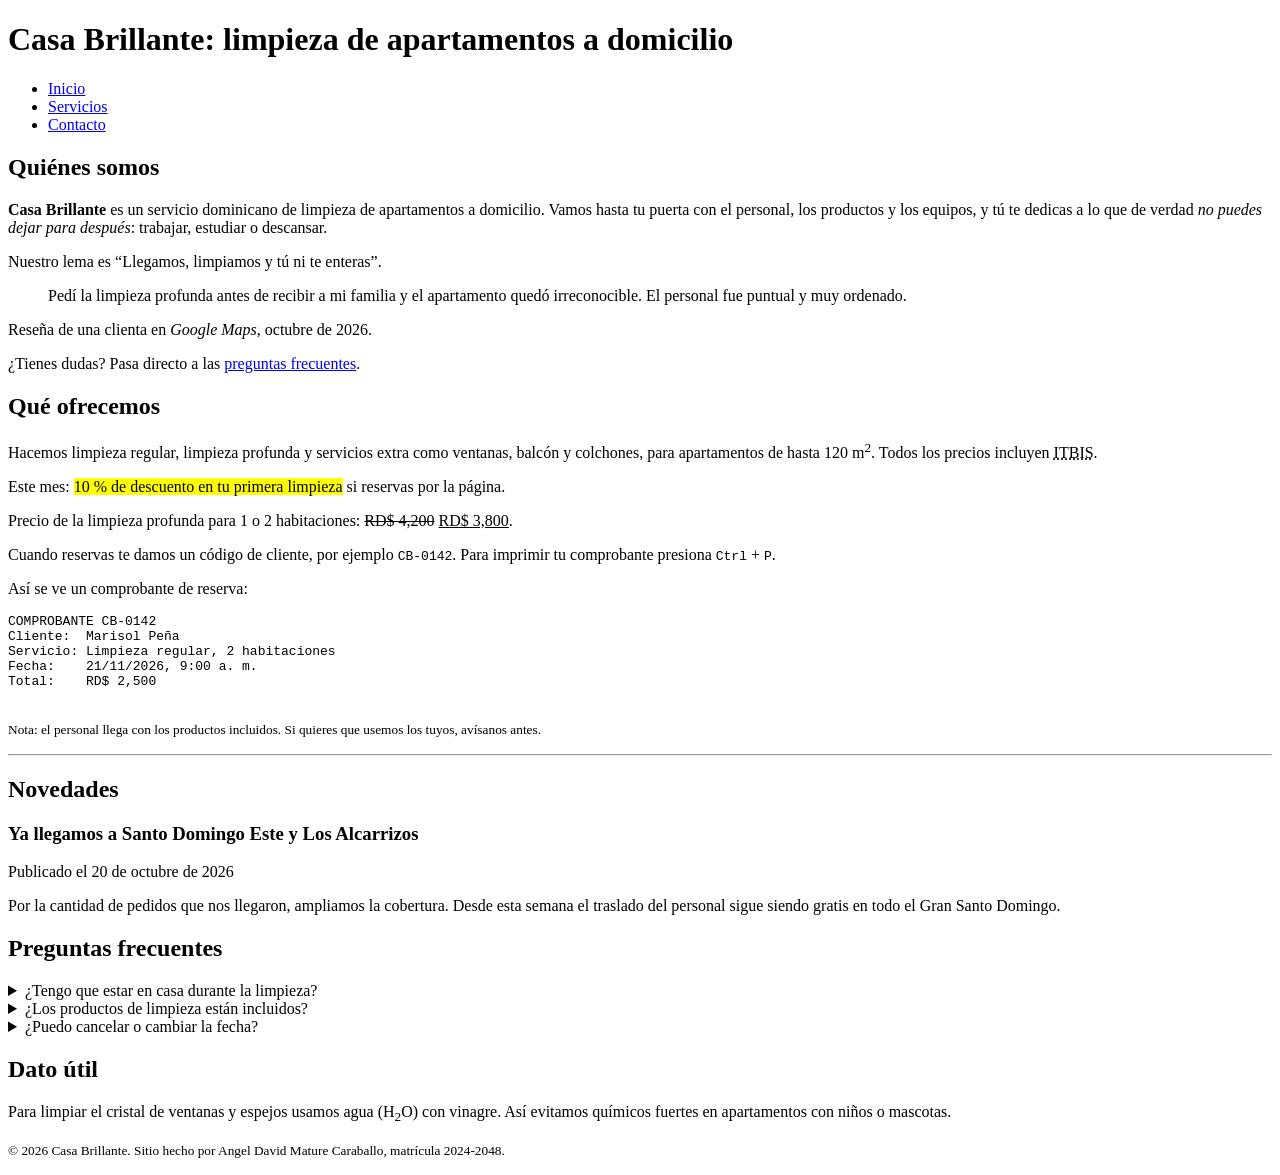
==== index.html @ c6ed1d4b "Mi index: Aqui coloque una portada y una sesion de citas y preguntas" ====
<!DOCTYPE html>
<html lang="es">
<head>
  <meta charset="UTF-8">
  <meta name="viewport" content="width=device-width, initial-scale=1.0">
  <title>Casa Brillante | Limpieza de apartamentos a domicilio</title>
  <meta name="description" content="Casa Brillante limpia tu apartamento en Santo Domingo sin que tengas que salir de casa. Personal con experiencia, productos incluidos y precios claros.">
  <link rel="stylesheet" href="css/estilos.css">
</head>
<body>

  <!-- Cabecera con el título y el menú -->
  <header>
    <h1>Casa Brillante: limpieza de apartamentos a domicilio</h1>
    <nav>
      <ul>
        <li><a href="index.html">Inicio</a></li>
        <li><a href="servicios.html">Servicios</a></li>
        <li><a href="contacto.html">Contacto</a></li>
      </ul>
    </nav>
  </header>

  <main>

    <section id="quienes">
      <h2>Quiénes somos</h2>
      <p>
        <strong>Casa Brillante</strong> es un servicio dominicano de limpieza de apartamentos a domicilio.
        Vamos hasta tu puerta con el personal, los productos y los equipos, y tú te dedicas
        a lo que de verdad <em>no puedes dejar para después</em>: trabajar, estudiar o descansar.
      </p>
      <p>Nuestro lema es <q>Llegamos, limpiamos y tú ni te enteras</q>.</p>

      <blockquote>
        <p>Pedí la limpieza profunda antes de recibir a mi familia y el apartamento quedó irreconocible. El personal fue puntual y muy ordenado.</p>
      </blockquote>
      <p>Reseña de una clienta en <cite>Google Maps</cite>, octubre de 2026.</p>

      <p>¿Tienes dudas? Pasa directo a las <a href="#faq">preguntas frecuentes</a>.</p>
    </section>

    <section id="ofrecemos">
      <h2>Qué ofrecemos</h2>
      <p>
        Hacemos limpieza regular, limpieza profunda y servicios extra como ventanas, balcón y colchones,
        para apartamentos de hasta 120 m<sup>2</sup>. Todos los precios incluyen
        <abbr title="Impuesto sobre Transferencias de Bienes Industrializados y Servicios">ITBIS</abbr>.
      </p>
      <p>
        Este mes: <mark>10 % de descuento en tu primera limpieza</mark> si reservas por la página.
      </p>
      <p>
        Precio de la limpieza profunda para 1 o 2 habitaciones:
        <del>RD$ 4,200</del> <ins>RD$ 3,800</ins>.
      </p>
      <p>
        Cuando reservas te damos un código de cliente, por ejemplo <code>CB-0142</code>.
        Para imprimir tu comprobante presiona <kbd>Ctrl</kbd> + <kbd>P</kbd>.
      </p>
      <p>Así se ve un comprobante de reserva:</p>
      <pre>
COMPROBANTE CB-0142
Cliente:  Marisol Peña
Servicio: Limpieza regular, 2 habitaciones
Fecha:    21/11/2026, 9:00 a. m.
Total:    RD$ 2,500
      </pre>
      <p><small>Nota: el personal llega con los productos incluidos. Si quieres que usemos los tuyos, avísanos antes.</small></p>
    </section>

    <hr>

    <section id="novedades">
      <h2>Novedades</h2>
      <article>
        <h3>Ya llegamos a Santo Domingo Este y Los Alcarrizos</h3>
        <p>Publicado el <time datetime="2026-10-20">20 de octubre de 2026</time></p>
        <p>
          Por la cantidad de pedidos que nos llegaron, ampliamos la cobertura. Desde esta semana
          el traslado del personal sigue siendo gratis en todo el Gran Santo Domingo.
        </p>
      </article>
    </section>

    <section id="faq">
      <h2>Preguntas frecuentes</h2>
      <details>
        <summary>¿Tengo que estar en casa durante la limpieza?</summary>
        <p>No es obligatorio. Puedes dejar las instrucciones y coordinar con tu portería, pero muchos clientes prefieren estar al inicio para indicar lo que más les importa.</p>
      </details>
      <details>
        <summary>¿Los productos de limpieza están incluidos?</summary>
        <p>Sí. Llevamos productos, trapos, escoba, mopa y aspiradora. Si usas un producto especial para algún mueble, nos avisas.</p>
      </details>
      <details>
        <summary>¿Puedo cancelar o cambiar la fecha?</summary>
        <p>Sí. Hasta 12 horas antes es gratis. Después de ese tiempo se cobra el 25 % del servicio.</p>
      </details>
    </section>

    <aside>
      <h2>Dato útil</h2>
      <p>
        Para limpiar el cristal de ventanas y espejos usamos agua (H<sub>2</sub>O) con vinagre.
        Así evitamos químicos fuertes en apartamentos con niños o mascotas.
      </p>
    </aside>

  </main>

  <footer>
    <p><small>© 2026 Casa Brillante. Sitio hecho por Angel David Mature Caraballo, matrícula 2024-2048.</small></p>
  </footer>

</body>
</html>
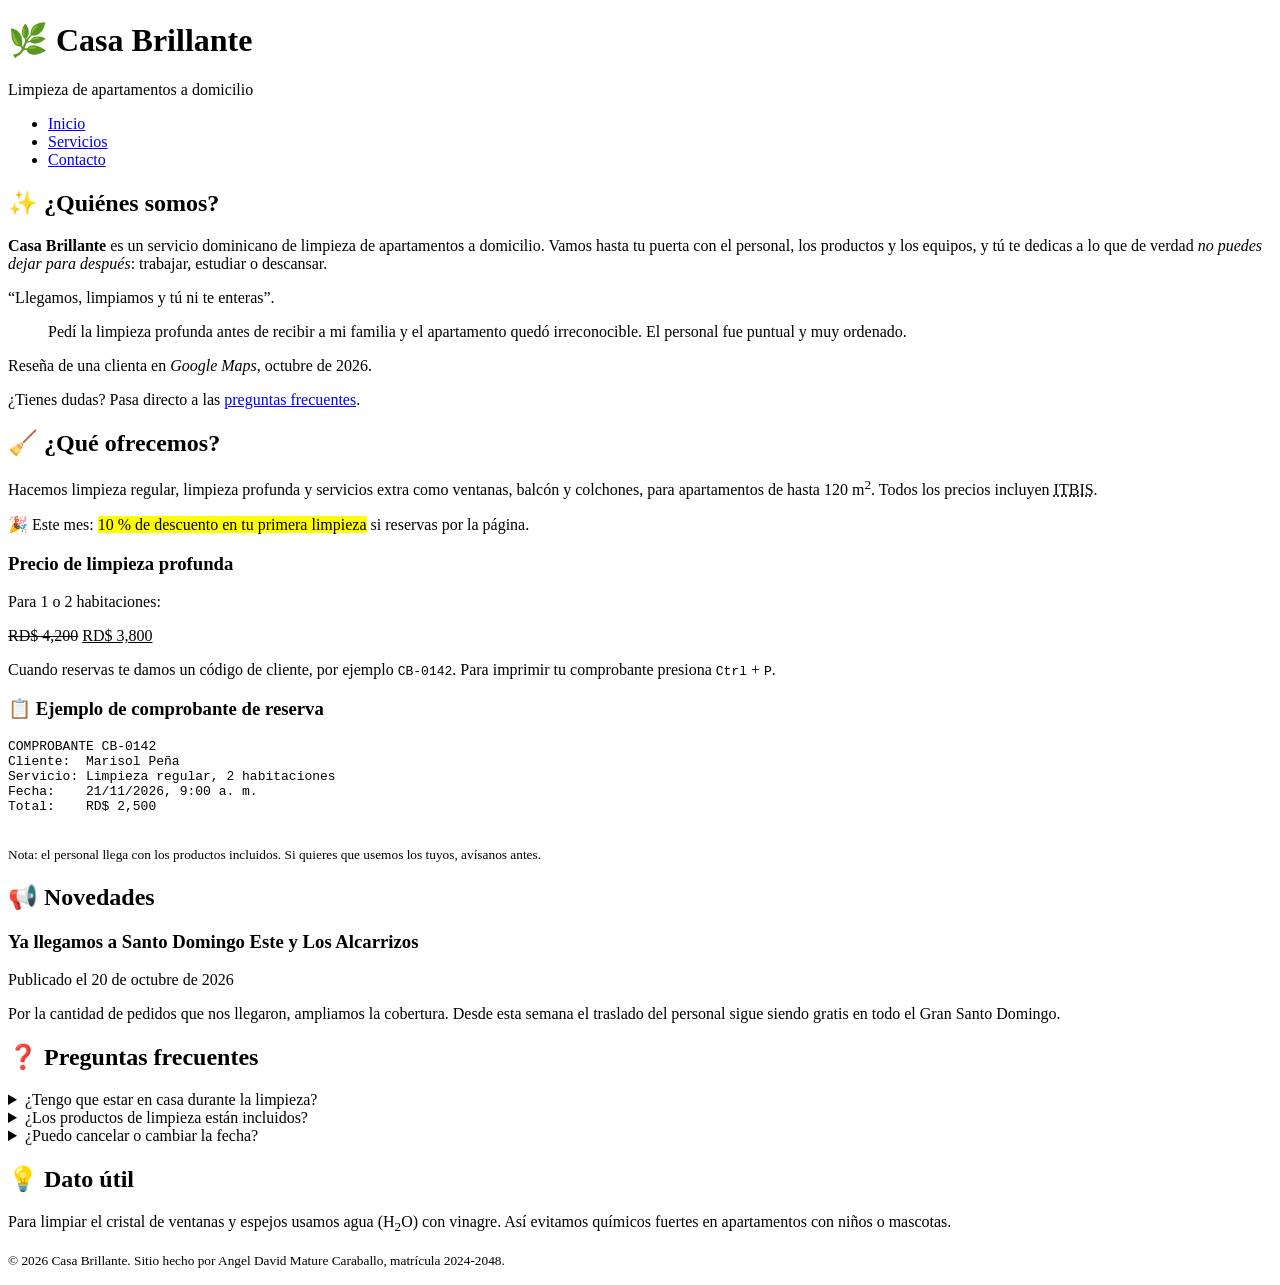
==== commit 9bc6cf49: "Index correcion de colores y formato de pagina" ====
--- a/index.html
+++ b/index.html
@@ -1,17 +1,19 @@
+
 <!DOCTYPE html>
 <html lang="es">
 <head>
   <meta charset="UTF-8">
   <meta name="viewport" content="width=device-width, initial-scale=1.0">
   <title>Casa Brillante | Limpieza de apartamentos a domicilio</title>
-  <meta name="description" content="Casa Brillante limpia tu apartamento en Santo Domingo sin que tengas que salir de casa. Personal con experiencia, productos incluidos y precios claros.">
+  <meta name="description" content="Casa Brillante limpia tu apartamento en Punta Cana sin que tengas que salir de casa. Personal con experiencia, productos incluidos y precios claros.">
   <link rel="stylesheet" href="css/estilos.css">
 </head>
 <body>
 
-  <!-- Cabecera con el título y el menú -->
   <header>
-    <h1>Casa Brillante: limpieza de apartamentos a domicilio</h1>
+    <h1>🌿 Casa Brillante</h1>
+    <p>Limpieza de apartamentos a domicilio</p>
+
     <nav>
       <ul>
         <li><a href="index.html">Inicio</a></li>
@@ -24,41 +26,63 @@
   <main>
 
     <section id="quienes">
-      <h2>Quiénes somos</h2>
+      <h2>✨ ¿Quiénes somos?</h2>
+
       <p>
-        <strong>Casa Brillante</strong> es un servicio dominicano de limpieza de apartamentos a domicilio.
-        Vamos hasta tu puerta con el personal, los productos y los equipos, y tú te dedicas
-        a lo que de verdad <em>no puedes dejar para después</em>: trabajar, estudiar o descansar.
+        <strong>Casa Brillante</strong> es un servicio dominicano de limpieza
+        de apartamentos a domicilio. Vamos hasta tu puerta con el personal,
+        los productos y los equipos, y tú te dedicas a lo que de verdad
+        <em>no puedes dejar para después</em>: trabajar, estudiar o descansar.
       </p>
-      <p>Nuestro lema es <q>Llegamos, limpiamos y tú ni te enteras</q>.</p>
+
+      <p class="lema">
+        <q>Llegamos, limpiamos y tú ni te enteras</q>.
+      </p>
 
       <blockquote>
-        <p>Pedí la limpieza profunda antes de recibir a mi familia y el apartamento quedó irreconocible. El personal fue puntual y muy ordenado.</p>
+        <p>
+          Pedí la limpieza profunda antes de recibir a mi familia y el
+          apartamento quedó irreconocible. El personal fue puntual y muy ordenado.
+        </p>
       </blockquote>
+
       <p>Reseña de una clienta en <cite>Google Maps</cite>, octubre de 2026.</p>
 
       <p>¿Tienes dudas? Pasa directo a las <a href="#faq">preguntas frecuentes</a>.</p>
     </section>
 
     <section id="ofrecemos">
-      <h2>Qué ofrecemos</h2>
+      <h2>🧹 ¿Qué ofrecemos?</h2>
+
       <p>
-        Hacemos limpieza regular, limpieza profunda y servicios extra como ventanas, balcón y colchones,
-        para apartamentos de hasta 120 m<sup>2</sup>. Todos los precios incluyen
+        Hacemos limpieza regular, limpieza profunda y servicios extra como
+        ventanas, balcón y colchones, para apartamentos de hasta 120 m<sup>2</sup>.
+        Todos los precios incluyen
         <abbr title="Impuesto sobre Transferencias de Bienes Industrializados y Servicios">ITBIS</abbr>.
       </p>
+
+      <p class="descuento">
+        🎉 Este mes: <mark>10 % de descuento en tu primera limpieza</mark>
+        si reservas por la página.
+      </p>
+
+      <div class="precio-destacado">
+        <h3>Precio de limpieza profunda</h3>
+        <p>Para 1 o 2 habitaciones:</p>
+        <p class="precio">
+          <del>RD$ 4,200</del>
+          <ins>RD$ 3,800</ins>
+        </p>
+      </div>
+
       <p>
-        Este mes: <mark>10 % de descuento en tu primera limpieza</mark> si reservas por la página.
+        Cuando reservas te damos un código de cliente, por ejemplo
+        <code>CB-0142</code>. Para imprimir tu comprobante presiona
+        <kbd>Ctrl</kbd> + <kbd>P</kbd>.
       </p>
-      <p>
-        Precio de la limpieza profunda para 1 o 2 habitaciones:
-        <del>RD$ 4,200</del> <ins>RD$ 3,800</ins>.
-      </p>
-      <p>
-        Cuando reservas te damos un código de cliente, por ejemplo <code>CB-0142</code>.
-        Para imprimir tu comprobante presiona <kbd>Ctrl</kbd> + <kbd>P</kbd>.
-      </p>
-      <p>Así se ve un comprobante de reserva:</p>
+
+      <h3>📋 Ejemplo de comprobante de reserva</h3>
+
       <pre>
 COMPROBANTE CB-0142
 Cliente:  Marisol Peña
@@ -66,52 +90,83 @@
 Fecha:    21/11/2026, 9:00 a. m.
 Total:    RD$ 2,500
       </pre>
-      <p><small>Nota: el personal llega con los productos incluidos. Si quieres que usemos los tuyos, avísanos antes.</small></p>
+
+      <p>
+        <small>
+          Nota: el personal llega con los productos incluidos.
+          Si quieres que usemos los tuyos, avísanos antes.
+        </small>
+      </p>
     </section>
 
-    <hr>
+    <section id="novedades">
+      <h2>📢 Novedades</h2>
 
-    <section id="novedades">
-      <h2>Novedades</h2>
-      <article>
+      <article class="novedad">
         <h3>Ya llegamos a Santo Domingo Este y Los Alcarrizos</h3>
-        <p>Publicado el <time datetime="2026-10-20">20 de octubre de 2026</time></p>
+
         <p>
-          Por la cantidad de pedidos que nos llegaron, ampliamos la cobertura. Desde esta semana
-          el traslado del personal sigue siendo gratis en todo el Gran Santo Domingo.
+          Publicado el
+          <time datetime="2026-10-20">20 de octubre de 2026</time>
+        </p>
+
+        <p>
+          Por la cantidad de pedidos que nos llegaron, ampliamos la cobertura.
+          Desde esta semana el traslado del personal sigue siendo gratis
+          en todo el Gran Santo Domingo.
         </p>
       </article>
     </section>
 
     <section id="faq">
-      <h2>Preguntas frecuentes</h2>
+      <h2>❓ Preguntas frecuentes</h2>
+
       <details>
         <summary>¿Tengo que estar en casa durante la limpieza?</summary>
-        <p>No es obligatorio. Puedes dejar las instrucciones y coordinar con tu portería, pero muchos clientes prefieren estar al inicio para indicar lo que más les importa.</p>
+        <p>
+          No es obligatorio. Puedes dejar las instrucciones y coordinar
+          con tu portería, pero muchos clientes prefieren estar al inicio
+          para indicar lo que más les importa.
+        </p>
       </details>
+
       <details>
         <summary>¿Los productos de limpieza están incluidos?</summary>
-        <p>Sí. Llevamos productos, trapos, escoba, mopa y aspiradora. Si usas un producto especial para algún mueble, nos avisas.</p>
+        <p>
+          Sí. Llevamos productos, trapos, escoba, mopa y aspiradora.
+          Si usas un producto especial para algún mueble, nos avisas.
+        </p>
       </details>
+
       <details>
         <summary>¿Puedo cancelar o cambiar la fecha?</summary>
-        <p>Sí. Hasta 12 horas antes es gratis. Después de ese tiempo se cobra el 25 % del servicio.</p>
+        <p>
+          Sí. Hasta 12 horas antes es gratis.
+          Después de ese tiempo se cobra el 25 % del servicio.
+        </p>
       </details>
     </section>
 
     <aside>
-      <h2>Dato útil</h2>
+      <h2>💡 Dato útil</h2>
+
       <p>
-        Para limpiar el cristal de ventanas y espejos usamos agua (H<sub>2</sub>O) con vinagre.
-        Así evitamos químicos fuertes en apartamentos con niños o mascotas.
+        Para limpiar el cristal de ventanas y espejos usamos agua
+        (H<sub>2</sub>O) con vinagre. Así evitamos químicos fuertes
+        en apartamentos con niños o mascotas.
       </p>
     </aside>
 
   </main>
 
   <footer>
-    <p><small>© 2026 Casa Brillante. Sitio hecho por Angel David Mature Caraballo, matrícula 2024-2048.</small></p>
+    <p>
+      <small>
+        © 2026 Casa Brillante. Sitio hecho por Angel David Mature Caraballo,
+        matrícula 2024-2048.
+      </small>
+    </p>
   </footer>
 
 </body>
-</html>+</html>
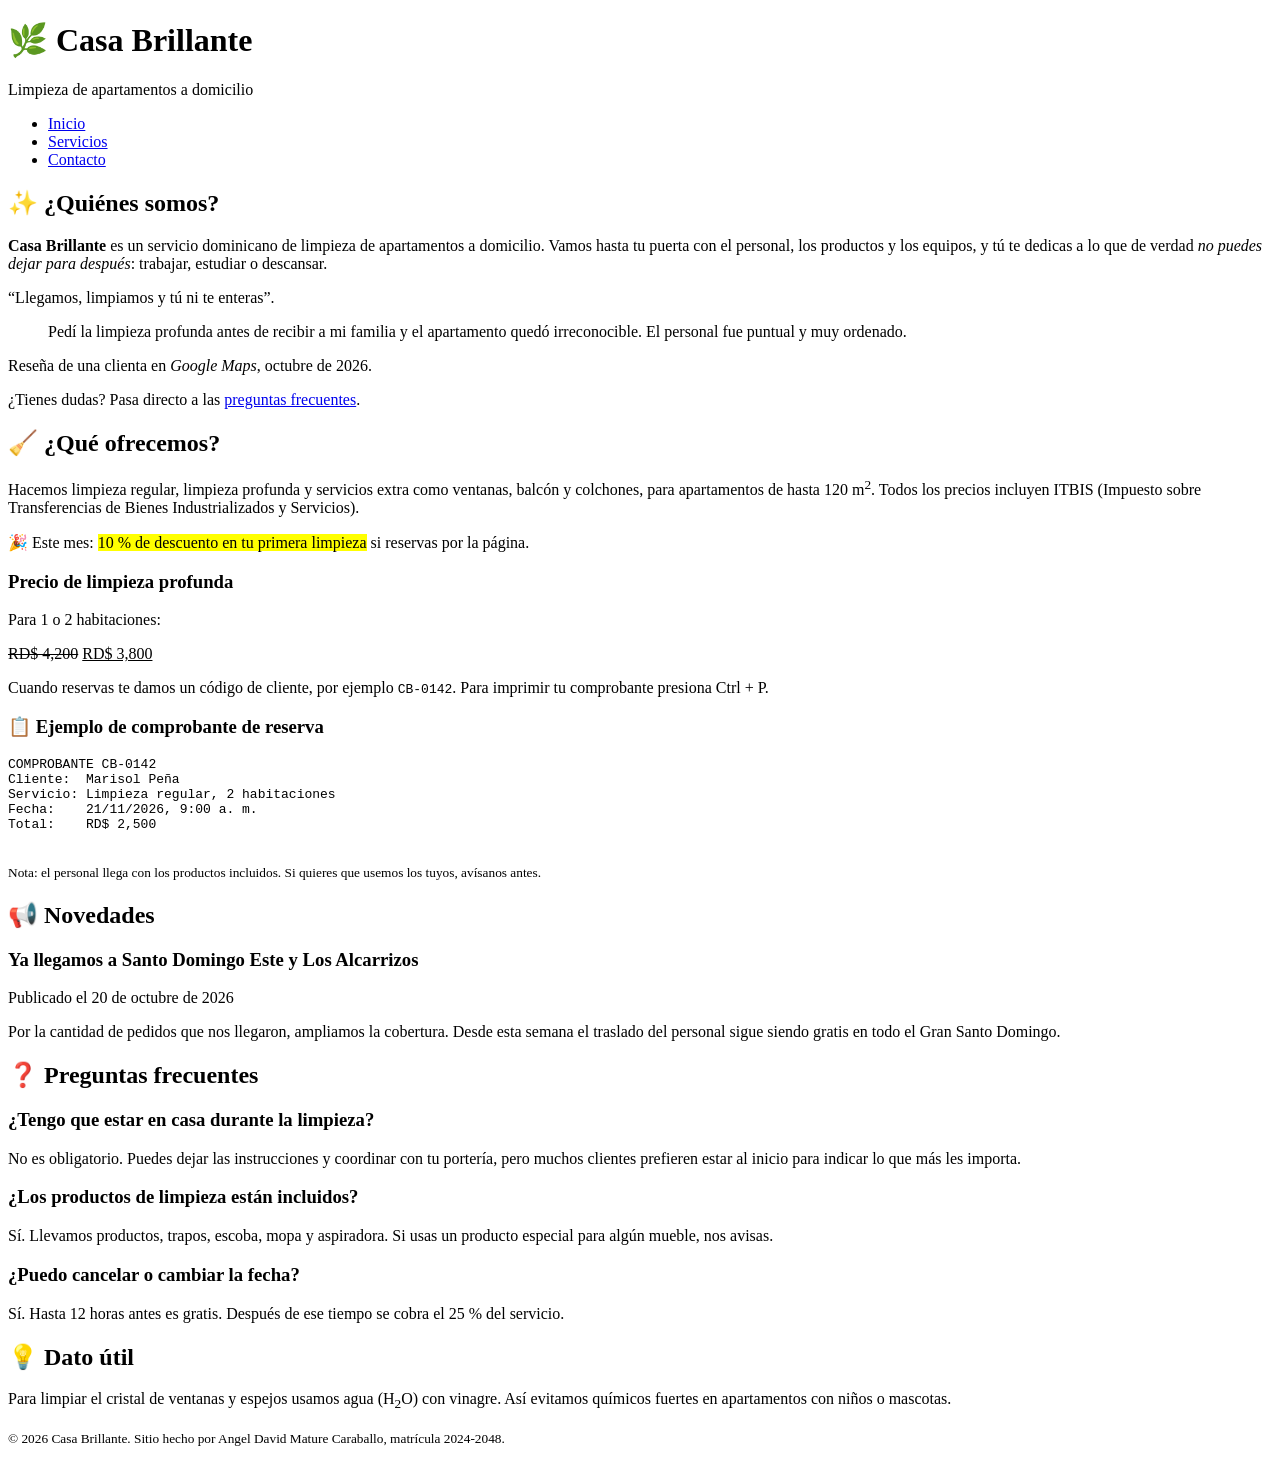
==== commit d65f30cc: "Nuevo estilo ccs" ====
--- a/index.html
+++ b/index.html
@@ -1,4 +1,3 @@
-
 <!DOCTYPE html>
 <html lang="es">
 <head>
@@ -57,8 +56,8 @@
       <p>
         Hacemos limpieza regular, limpieza profunda y servicios extra como
         ventanas, balcón y colchones, para apartamentos de hasta 120 m<sup>2</sup>.
-        Todos los precios incluyen
-        <abbr title="Impuesto sobre Transferencias de Bienes Industrializados y Servicios">ITBIS</abbr>.
+        Todos los precios incluyen ITBIS (Impuesto sobre Transferencias de
+        Bienes Industrializados y Servicios).
       </p>
 
       <p class="descuento">
@@ -78,7 +77,7 @@
       <p>
         Cuando reservas te damos un código de cliente, por ejemplo
         <code>CB-0142</code>. Para imprimir tu comprobante presiona
-        <kbd>Ctrl</kbd> + <kbd>P</kbd>.
+        <span class="tecla">Ctrl</span> + <span class="tecla">P</span>.
       </p>
 
       <h3>📋 Ejemplo de comprobante de reserva</h3>
@@ -121,30 +120,30 @@
     <section id="faq">
       <h2>❓ Preguntas frecuentes</h2>
 
-      <details>
-        <summary>¿Tengo que estar en casa durante la limpieza?</summary>
+      <div class="pregunta">
+        <h3>¿Tengo que estar en casa durante la limpieza?</h3>
         <p>
           No es obligatorio. Puedes dejar las instrucciones y coordinar
           con tu portería, pero muchos clientes prefieren estar al inicio
           para indicar lo que más les importa.
         </p>
-      </details>
+      </div>
 
-      <details>
-        <summary>¿Los productos de limpieza están incluidos?</summary>
+      <div class="pregunta">
+        <h3>¿Los productos de limpieza están incluidos?</h3>
         <p>
           Sí. Llevamos productos, trapos, escoba, mopa y aspiradora.
           Si usas un producto especial para algún mueble, nos avisas.
         </p>
-      </details>
+      </div>
 
-      <details>
-        <summary>¿Puedo cancelar o cambiar la fecha?</summary>
+      <div class="pregunta">
+        <h3>¿Puedo cancelar o cambiar la fecha?</h3>
         <p>
           Sí. Hasta 12 horas antes es gratis.
           Después de ese tiempo se cobra el 25 % del servicio.
         </p>
-      </details>
+      </div>
     </section>
 
     <aside>
@@ -169,4 +168,4 @@
   </footer>
 
 </body>
-</html>
+</html>
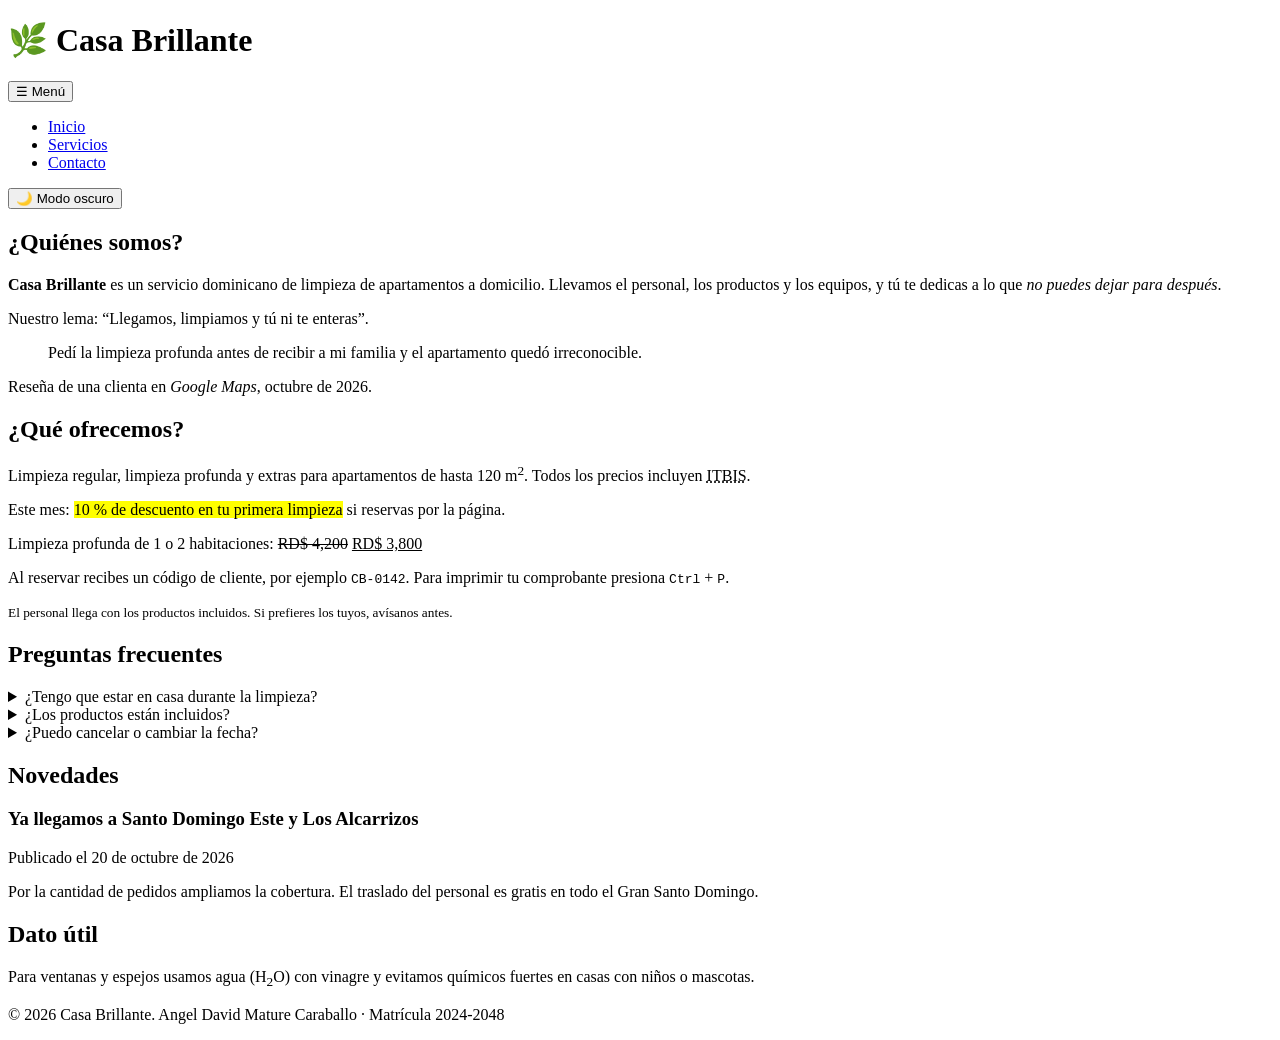
==== commit fb59407a: "INDEX: se hizo una actualizacion" ====
--- a/index.html
+++ b/index.html
@@ -4,168 +4,88 @@
   <meta charset="UTF-8">
   <meta name="viewport" content="width=device-width, initial-scale=1.0">
   <title>Casa Brillante | Limpieza de apartamentos a domicilio</title>
-  <meta name="description" content="Casa Brillante limpia tu apartamento en Punta Cana sin que tengas que salir de casa. Personal con experiencia, productos incluidos y precios claros.">
+  <meta name="description" content="Casa Brillante limpia tu apartamento en Punta Cana sin que salgas de casa. Personal con experiencia, productos incluidos y precios claros.">
   <link rel="stylesheet" href="css/estilos.css">
+  <script src="js/app.js" defer></script>
 </head>
 <body>
 
   <header>
     <h1>🌿 Casa Brillante</h1>
-    <p>Limpieza de apartamentos a domicilio</p>
-
+    <button id="btnMenu" type="button" aria-expanded="false" aria-controls="menu">☰ Menú</button>
     <nav>
-      <ul>
-        <li><a href="index.html">Inicio</a></li>
+      <ul id="menu">
+        <li><a href="index.html" aria-current="page">Inicio</a></li>
         <li><a href="servicios.html">Servicios</a></li>
         <li><a href="contacto.html">Contacto</a></li>
       </ul>
     </nav>
+    <button id="btnOscuro" type="button">🌙 Modo oscuro</button>
   </header>
 
   <main>
-
-    <section id="quienes">
-      <h2>✨ ¿Quiénes somos?</h2>
-
+    <section>
+      <h2>¿Quiénes somos?</h2>
       <p>
-        <strong>Casa Brillante</strong> es un servicio dominicano de limpieza
-        de apartamentos a domicilio. Vamos hasta tu puerta con el personal,
-        los productos y los equipos, y tú te dedicas a lo que de verdad
-        <em>no puedes dejar para después</em>: trabajar, estudiar o descansar.
+        <strong>Casa Brillante</strong> es un servicio dominicano de limpieza de
+        apartamentos a domicilio. Llevamos el personal, los productos y los equipos,
+        y tú te dedicas a lo que <em>no puedes dejar para después</em>.
       </p>
-
-      <p class="lema">
-        <q>Llegamos, limpiamos y tú ni te enteras</q>.
-      </p>
-
+      <p>Nuestro lema: <q>Llegamos, limpiamos y tú ni te enteras</q>.</p>
       <blockquote>
-        <p>
-          Pedí la limpieza profunda antes de recibir a mi familia y el
-          apartamento quedó irreconocible. El personal fue puntual y muy ordenado.
-        </p>
+        <p>Pedí la limpieza profunda antes de recibir a mi familia y el apartamento quedó irreconocible.</p>
       </blockquote>
-
       <p>Reseña de una clienta en <cite>Google Maps</cite>, octubre de 2026.</p>
-
-      <p>¿Tienes dudas? Pasa directo a las <a href="#faq">preguntas frecuentes</a>.</p>
     </section>
 
-    <section id="ofrecemos">
-      <h2>🧹 ¿Qué ofrecemos?</h2>
-
+    <section>
+      <h2>¿Qué ofrecemos?</h2>
       <p>
-        Hacemos limpieza regular, limpieza profunda y servicios extra como
-        ventanas, balcón y colchones, para apartamentos de hasta 120 m<sup>2</sup>.
-        Todos los precios incluyen ITBIS (Impuesto sobre Transferencias de
-        Bienes Industrializados y Servicios).
+        Limpieza regular, limpieza profunda y extras para apartamentos de hasta 120 m<sup>2</sup>.
+        Todos los precios incluyen
+        <abbr title="Impuesto sobre Transferencias de Bienes Industrializados y Servicios">ITBIS</abbr>.
       </p>
-
-      <p class="descuento">
-        🎉 Este mes: <mark>10 % de descuento en tu primera limpieza</mark>
-        si reservas por la página.
+      <p>Este mes: <mark>10 % de descuento en tu primera limpieza</mark> si reservas por la página.</p>
+      <p>Limpieza profunda de 1 o 2 habitaciones: <del>RD$ 4,200</del> <ins>RD$ 3,800</ins></p>
+      <p>
+        Al reservar recibes un código de cliente, por ejemplo <code>CB-0142</code>.
+        Para imprimir tu comprobante presiona <kbd>Ctrl</kbd> + <kbd>P</kbd>.
       </p>
-
-      <div class="precio-destacado">
-        <h3>Precio de limpieza profunda</h3>
-        <p>Para 1 o 2 habitaciones:</p>
-        <p class="precio">
-          <del>RD$ 4,200</del>
-          <ins>RD$ 3,800</ins>
-        </p>
-      </div>
-
-      <p>
-        Cuando reservas te damos un código de cliente, por ejemplo
-        <code>CB-0142</code>. Para imprimir tu comprobante presiona
-        <span class="tecla">Ctrl</span> + <span class="tecla">P</span>.
-      </p>
-
-      <h3>📋 Ejemplo de comprobante de reserva</h3>
-
-      <pre>
-COMPROBANTE CB-0142
-Cliente:  Marisol Peña
-Servicio: Limpieza regular, 2 habitaciones
-Fecha:    21/11/2026, 9:00 a. m.
-Total:    RD$ 2,500
-      </pre>
-
-      <p>
-        <small>
-          Nota: el personal llega con los productos incluidos.
-          Si quieres que usemos los tuyos, avísanos antes.
-        </small>
-      </p>
+      <p><small>El personal llega con los productos incluidos. Si prefieres los tuyos, avísanos antes.</small></p>
     </section>
 
-    <section id="novedades">
-      <h2>📢 Novedades</h2>
-
-      <article class="novedad">
-        <h3>Ya llegamos a Santo Domingo Este y Los Alcarrizos</h3>
-
-        <p>
-          Publicado el
-          <time datetime="2026-10-20">20 de octubre de 2026</time>
-        </p>
-
-        <p>
-          Por la cantidad de pedidos que nos llegaron, ampliamos la cobertura.
-          Desde esta semana el traslado del personal sigue siendo gratis
-          en todo el Gran Santo Domingo.
-        </p>
-      </article>
+    <section>
+      <h2>Preguntas frecuentes</h2>
+      <details>
+        <summary>¿Tengo que estar en casa durante la limpieza?</summary>
+        <p>No es obligatorio. Puedes dejar instrucciones y coordinar con tu portería.</p>
+      </details>
+      <details>
+        <summary>¿Los productos están incluidos?</summary>
+        <p>Sí. Llevamos productos, trapos, escoba, mopa y aspiradora.</p>
+      </details>
+      <details>
+        <summary>¿Puedo cancelar o cambiar la fecha?</summary>
+        <p>Sí. Hasta 12 horas antes es gratis; después se cobra el 25 % del servicio.</p>
+      </details>
     </section>
 
-    <section id="faq">
-      <h2>❓ Preguntas frecuentes</h2>
-
-      <div class="pregunta">
-        <h3>¿Tengo que estar en casa durante la limpieza?</h3>
-        <p>
-          No es obligatorio. Puedes dejar las instrucciones y coordinar
-          con tu portería, pero muchos clientes prefieren estar al inicio
-          para indicar lo que más les importa.
-        </p>
-      </div>
-
-      <div class="pregunta">
-        <h3>¿Los productos de limpieza están incluidos?</h3>
-        <p>
-          Sí. Llevamos productos, trapos, escoba, mopa y aspiradora.
-          Si usas un producto especial para algún mueble, nos avisas.
-        </p>
-      </div>
-
-      <div class="pregunta">
-        <h3>¿Puedo cancelar o cambiar la fecha?</h3>
-        <p>
-          Sí. Hasta 12 horas antes es gratis.
-          Después de ese tiempo se cobra el 25 % del servicio.
-        </p>
-      </div>
-    </section>
+    <article>
+      <h2>Novedades</h2>
+      <h3>Ya llegamos a Santo Domingo Este y Los Alcarrizos</h3>
+      <p>Publicado el <time datetime="2026-10-20">20 de octubre de 2026</time></p>
+      <p>Por la cantidad de pedidos ampliamos la cobertura. El traslado del personal es gratis en todo el Gran Santo Domingo.</p>
+    </article>
 
     <aside>
-      <h2>💡 Dato útil</h2>
-
-      <p>
-        Para limpiar el cristal de ventanas y espejos usamos agua
-        (H<sub>2</sub>O) con vinagre. Así evitamos químicos fuertes
-        en apartamentos con niños o mascotas.
-      </p>
+      <h2>Dato útil</h2>
+      <p>Para ventanas y espejos usamos agua (H<sub>2</sub>O) con vinagre y evitamos químicos fuertes en casas con niños o mascotas.</p>
     </aside>
 
   </main>
 
   <footer>
-    <p>
-      <small>
-        © 2026 Casa Brillante. Sitio hecho por Angel David Mature Caraballo,
-        matrícula 2024-2048.
-      </small>
-    </p>
+    <p>© <span id="anio">2026</span> Casa Brillante. Angel David Mature Caraballo · Matrícula 2024-2048</p>
   </footer>
-
 </body>
 </html>
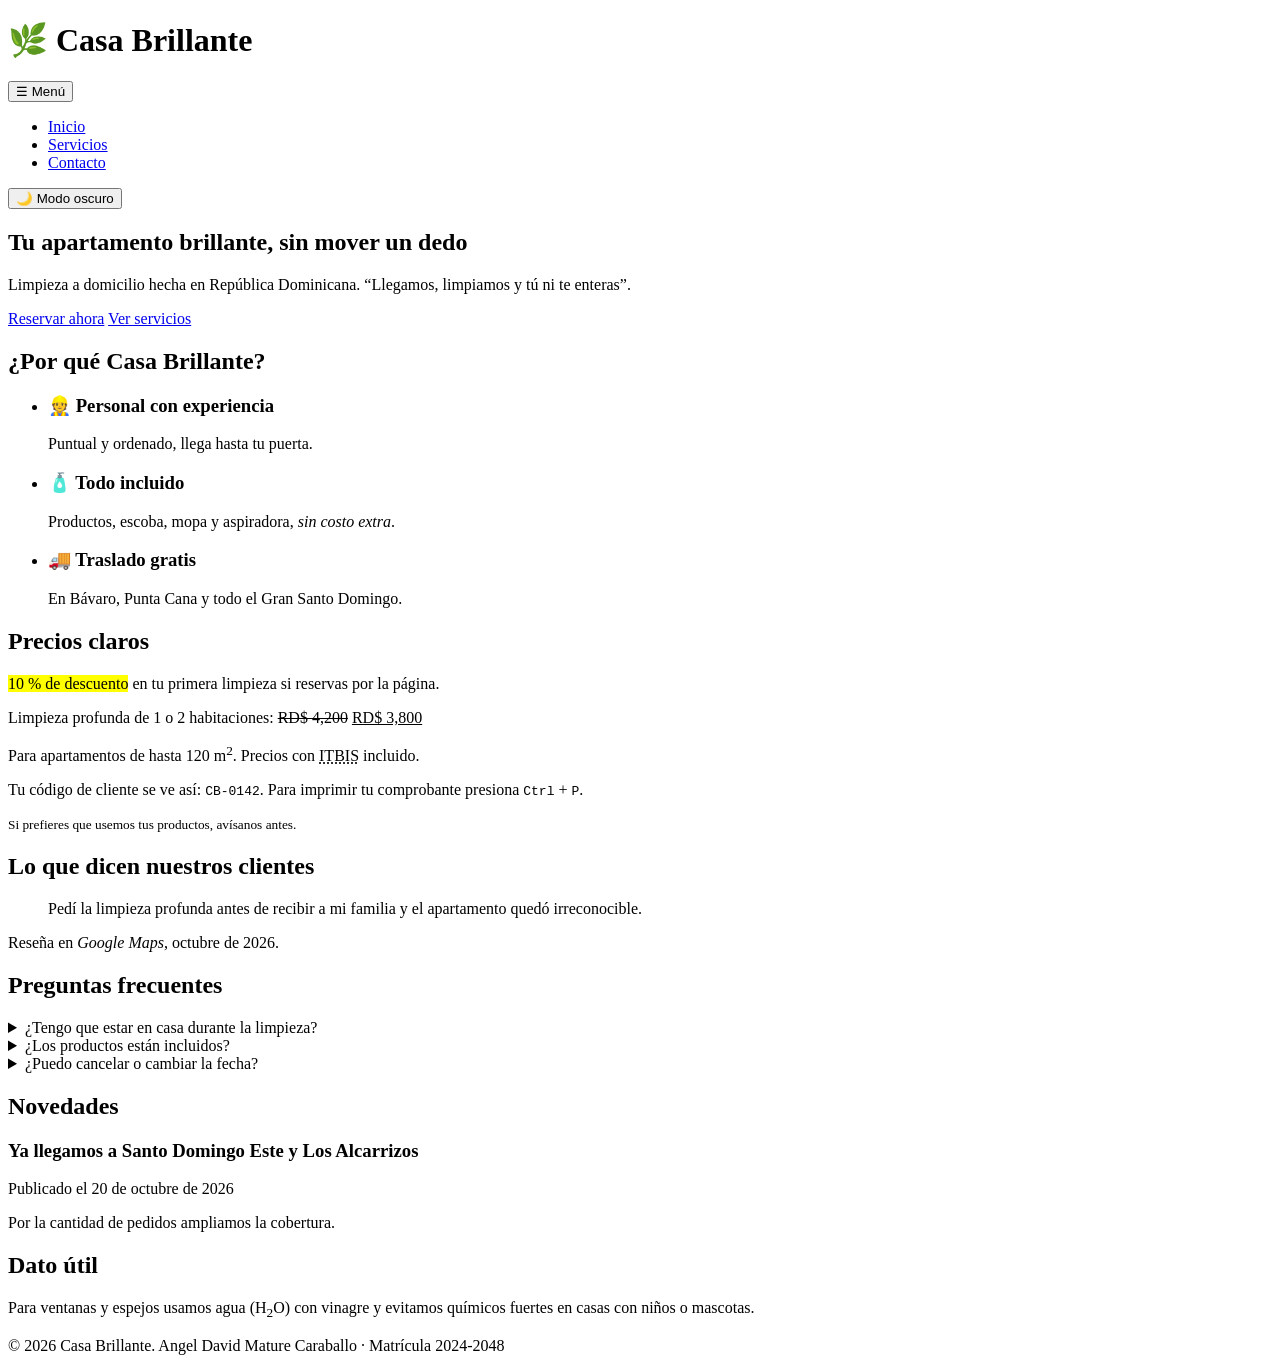
==== commit 4ebb1296: "java" ====
--- a/index.html
+++ b/index.html
@@ -24,34 +24,55 @@
   </header>
 
   <main>
+
+    <section class="hero">
+      <h2>Tu apartamento brillante, sin mover un dedo</h2>
+      <p>Limpieza a domicilio hecha en República Dominicana. <q>Llegamos, limpiamos y tú ni te enteras</q>.</p>
+      <p>
+        <a class="boton" href="contacto.html#formulario">Reservar ahora</a>
+        <a class="boton secundario" href="servicios.html">Ver servicios</a>
+      </p>
+    </section>
+
     <section>
-      <h2>¿Quiénes somos?</h2>
+      <h2>¿Por qué <strong>Casa Brillante</strong>?</h2>
+      <ul class="beneficios">
+        <li>
+          <h3>👷 Personal con experiencia</h3>
+          <p>Puntual y ordenado, llega hasta tu puerta.</p>
+        </li>
+        <li>
+          <h3>🧴 Todo incluido</h3>
+          <p>Productos, escoba, mopa y aspiradora, <em>sin costo extra</em>.</p>
+        </li>
+        <li>
+          <h3>🚚 Traslado gratis</h3>
+          <p>En Bávaro, Punta Cana y todo el Gran Santo Domingo.</p>
+        </li>
+      </ul>
+    </section>
+
+    <section>
+      <h2>Precios claros</h2>
+      <p class="oferta"><mark>10 % de descuento</mark> en tu primera limpieza si reservas por la página.</p>
+      <p>Limpieza profunda de 1 o 2 habitaciones: <del>RD$ 4,200</del> <ins>RD$ 3,800</ins></p>
       <p>
-        <strong>Casa Brillante</strong> es un servicio dominicano de limpieza de
-        apartamentos a domicilio. Llevamos el personal, los productos y los equipos,
-        y tú te dedicas a lo que <em>no puedes dejar para después</em>.
+        Para apartamentos de hasta 120 m<sup>2</sup>. Precios con
+        <abbr title="Impuesto sobre Transferencias de Bienes Industrializados y Servicios">ITBIS</abbr> incluido.
       </p>
-      <p>Nuestro lema: <q>Llegamos, limpiamos y tú ni te enteras</q>.</p>
+      <p>
+        Tu código de cliente se ve así: <code>CB-0142</code>.
+        Para imprimir tu comprobante presiona <kbd>Ctrl</kbd> + <kbd>P</kbd>.
+      </p>
+      <p><small>Si prefieres que usemos tus productos, avísanos antes.</small></p>
+    </section>
+
+    <section>
+      <h2>Lo que dicen nuestros clientes</h2>
       <blockquote>
         <p>Pedí la limpieza profunda antes de recibir a mi familia y el apartamento quedó irreconocible.</p>
       </blockquote>
-      <p>Reseña de una clienta en <cite>Google Maps</cite>, octubre de 2026.</p>
-    </section>
-
-    <section>
-      <h2>¿Qué ofrecemos?</h2>
-      <p>
-        Limpieza regular, limpieza profunda y extras para apartamentos de hasta 120 m<sup>2</sup>.
-        Todos los precios incluyen
-        <abbr title="Impuesto sobre Transferencias de Bienes Industrializados y Servicios">ITBIS</abbr>.
-      </p>
-      <p>Este mes: <mark>10 % de descuento en tu primera limpieza</mark> si reservas por la página.</p>
-      <p>Limpieza profunda de 1 o 2 habitaciones: <del>RD$ 4,200</del> <ins>RD$ 3,800</ins></p>
-      <p>
-        Al reservar recibes un código de cliente, por ejemplo <code>CB-0142</code>.
-        Para imprimir tu comprobante presiona <kbd>Ctrl</kbd> + <kbd>P</kbd>.
-      </p>
-      <p><small>El personal llega con los productos incluidos. Si prefieres los tuyos, avísanos antes.</small></p>
+      <p>Reseña en <cite>Google Maps</cite>, octubre de 2026.</p>
     </section>
 
     <section>
@@ -74,7 +95,7 @@
       <h2>Novedades</h2>
       <h3>Ya llegamos a Santo Domingo Este y Los Alcarrizos</h3>
       <p>Publicado el <time datetime="2026-10-20">20 de octubre de 2026</time></p>
-      <p>Por la cantidad de pedidos ampliamos la cobertura. El traslado del personal es gratis en todo el Gran Santo Domingo.</p>
+      <p>Por la cantidad de pedidos ampliamos la cobertura.</p>
     </article>
 
     <aside>
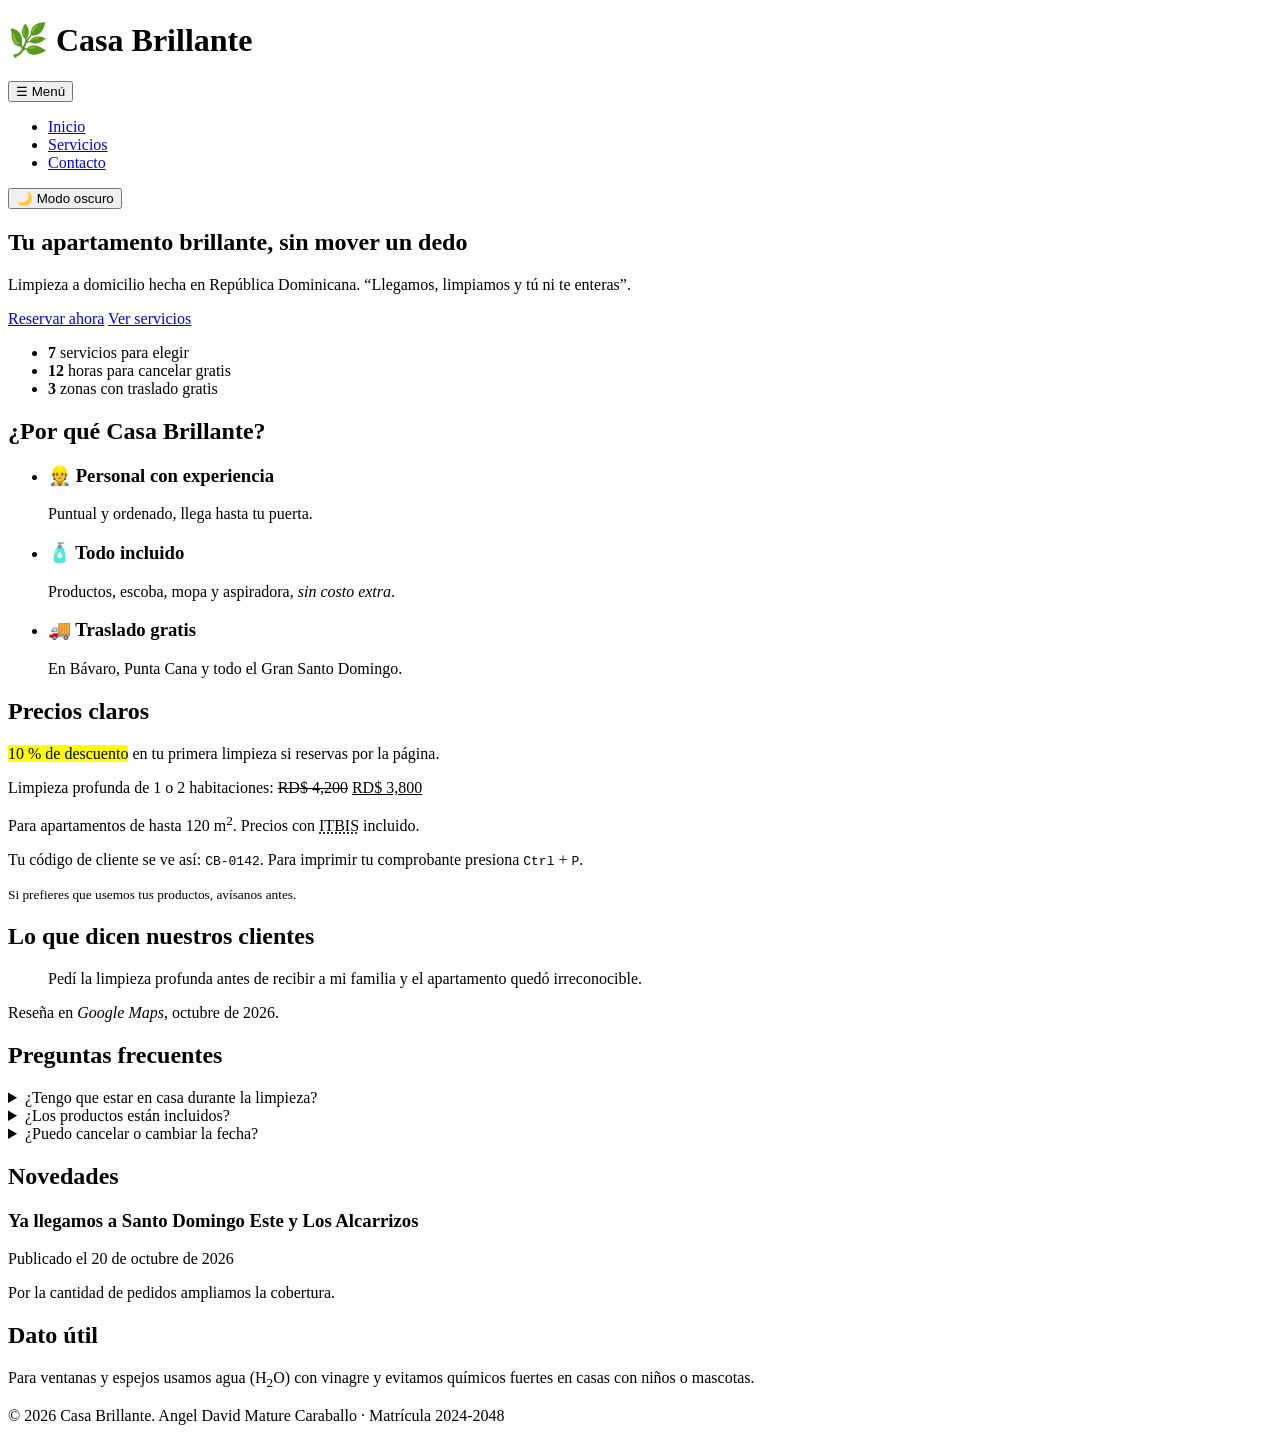
==== commit 478569e2: "INDEX: se agregaron mas estilos" ====
--- a/index.html
+++ b/index.html
@@ -32,6 +32,11 @@
         <a class="boton" href="contacto.html#formulario">Reservar ahora</a>
         <a class="boton secundario" href="servicios.html">Ver servicios</a>
       </p>
+      <ul class="estadisticas">
+        <li><strong class="numero" data-meta="7">7</strong> servicios para elegir</li>
+        <li><strong class="numero" data-meta="12">12</strong> horas para cancelar gratis</li>
+        <li><strong class="numero" data-meta="3">3</strong> zonas con traslado gratis</li>
+      </ul>
     </section>
 
     <section>
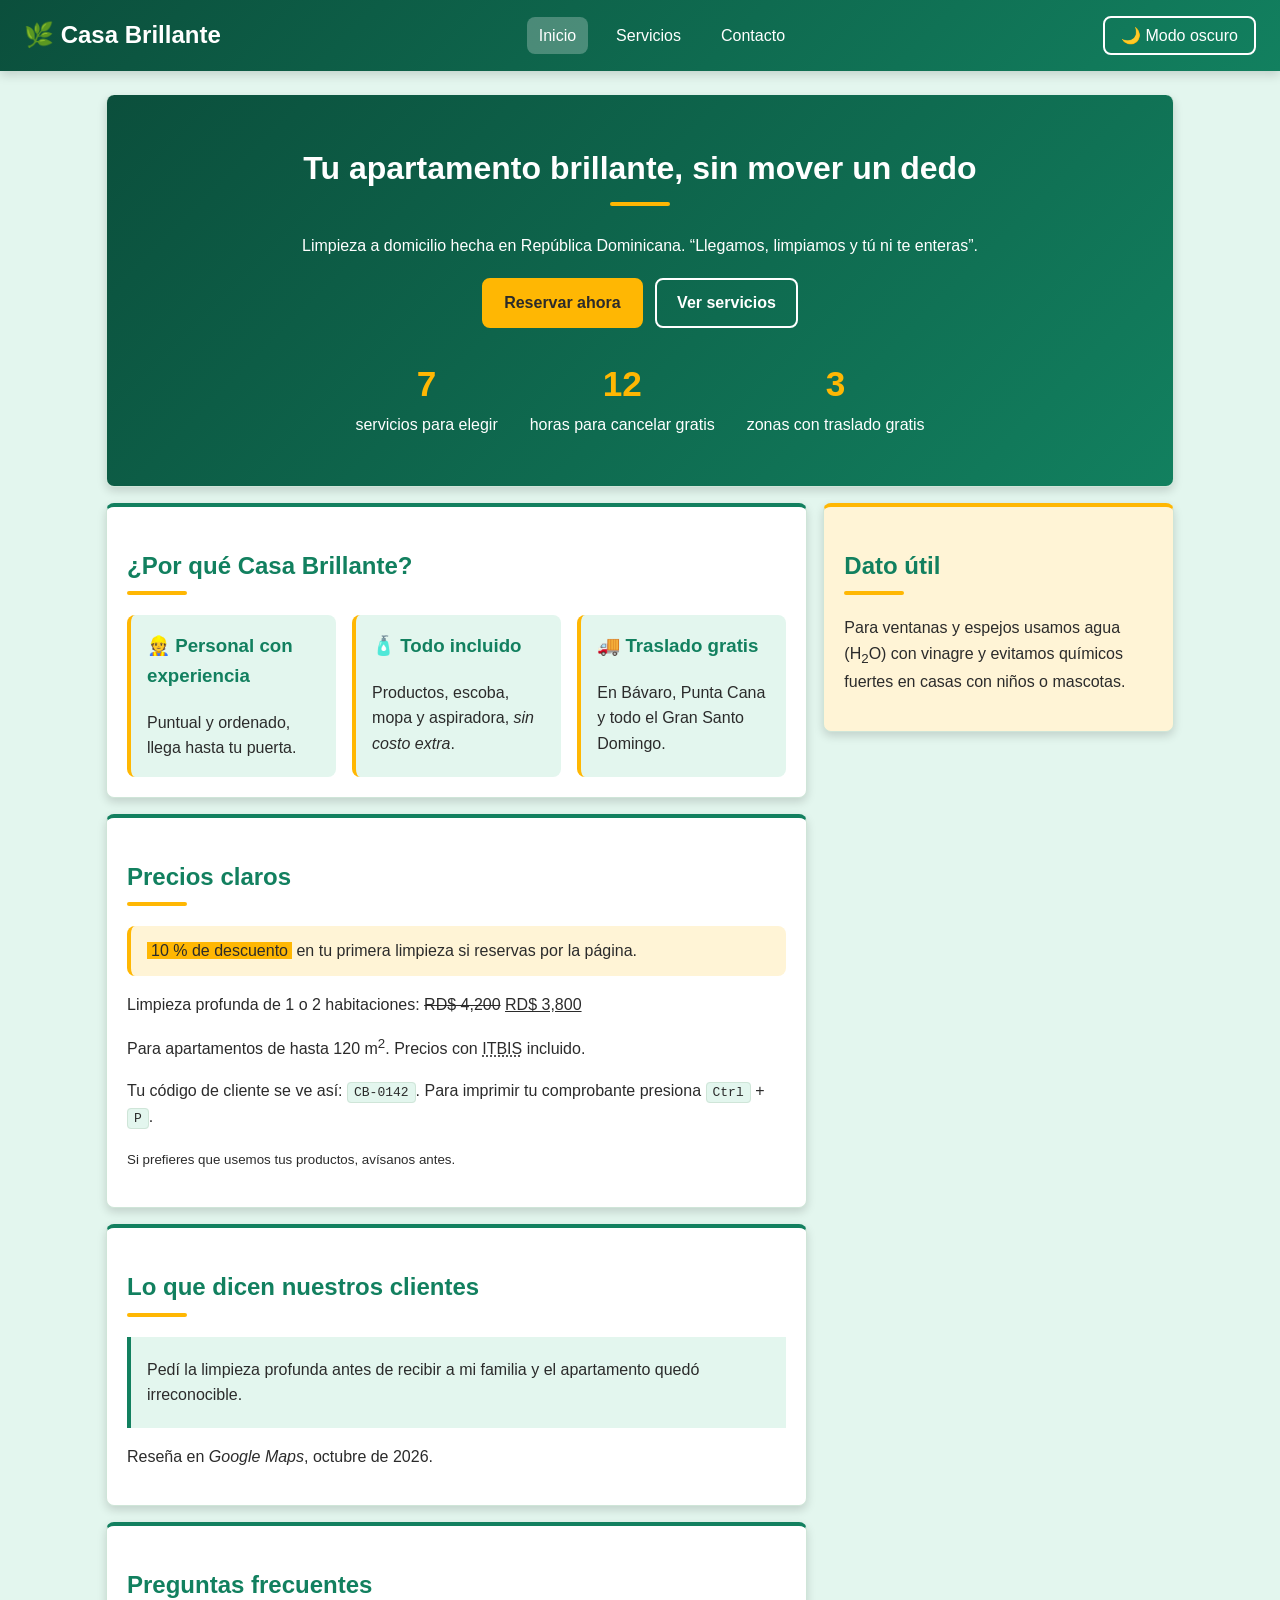
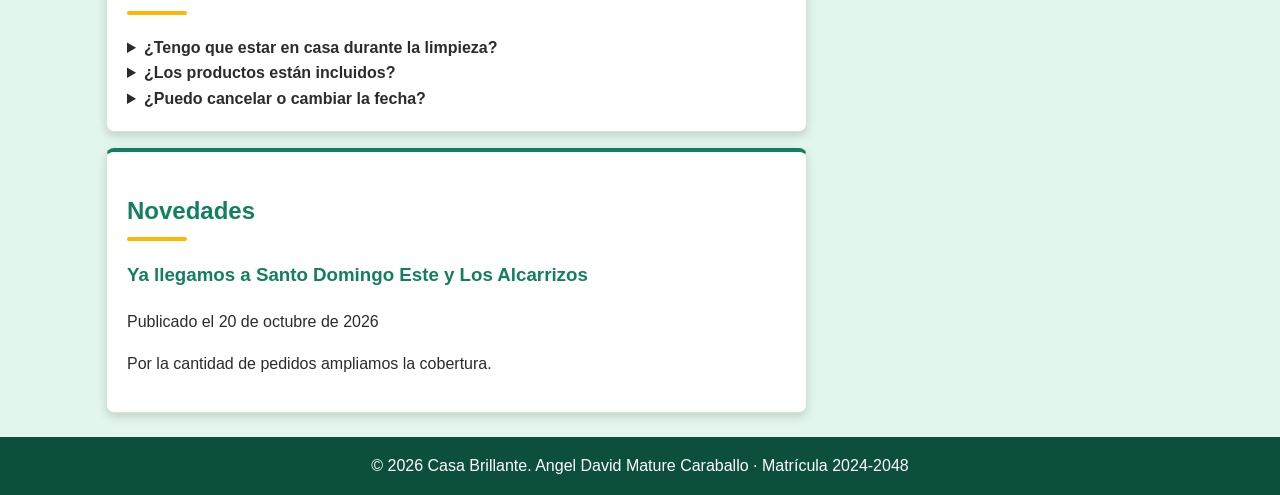
==== commit c6015a65: "." ====
--- a/index.html
+++ b/index.html
@@ -72,6 +72,7 @@
       <p><small>Si prefieres que usemos tus productos, avísanos antes.</small></p>
     </section>
 
+    
     <section>
       <h2>Lo que dicen nuestros clientes</h2>
       <blockquote>
--- a/css/estilos.css
+++ b/css/estilos.css
@@ -0,0 +1,323 @@
+:root {
+  --color-fondo: #e3f6ee;
+  --color-texto: #2b2b2b;
+  --color-principal: #12805f;
+  --color-encabezado: #0b4f3c;
+  --color-sobre-encabezado: #ffffff;
+  --color-tarjeta: #ffffff;
+  --color-borde: #cfe5d8;
+  --color-error: #c0392b;
+  --color-acento: #ffb703;
+  --color-sobre-acento: #2b2b2b;
+  --color-suave: #fff4d6;
+  --fuente: "Poppins", Arial, sans-serif;
+  --espacio: 16px;
+  --radio: 8px;
+  --sombra: 0 4px 10px rgba(0, 0, 0, 0.15);
+}
+
+body.oscuro {
+  --color-fondo: #1c1f1d;
+  --color-texto: #f1f1f1;
+  --color-principal: #4fb98a;
+  --color-encabezado: #1f4d39;
+  --color-tarjeta: #2a2e2c;
+  --color-borde: #4a5a52;
+  --color-error: #ff8a7a;
+  --color-acento: #d99a1e;
+  --color-suave: #3b3524;
+}
+
+* {
+  box-sizing: border-box;
+}
+
+body {
+  margin: 0;
+  min-height: 100vh;
+  display: flex;
+  flex-direction: column;
+  font-family: var(--fuente);
+  line-height: 1.6;
+  background: var(--color-fondo);
+  color: var(--color-texto);
+  transition: background 0.3s, color 0.3s;
+}
+
+h2, h3 { color: var(--color-principal); }
+a { color: var(--color-principal); }
+a[target="_blank"]::after { content: " ↗"; }
+img, iframe { max-width: 100%; display: block;}
+
+code, kbd {
+  padding: 2px 6px;
+  border: 1px solid var(--color-borde);
+  border-radius: 4px;
+  background: var(--color-fondo);
+}
+
+blockquote {
+  margin: var(--espacio) 0;
+  padding: 4px var(--espacio);
+  border-left: 4px solid var(--color-principal);
+  background: var(--color-fondo);
+}
+
+summary { font-weight: bold; cursor: pointer; }
+
+:focus-visible {
+  outline: 3px solid var(--color-principal);
+  outline-offset: 2px;
+}
+
+header {
+  display: flex;
+  flex-wrap: wrap;
+  justify-content: space-between;
+  align-items: center;
+  gap: var(--espacio);
+  padding: var(--espacio) 24px;
+  background: linear-gradient(135deg, var(--color-encabezado), var(--color-principal));
+  box-shadow: var(--sombra);
+  color: var(--color-sobre-encabezado);
+}
+
+header h1 { margin: 0; font-size: 1.5rem; }
+
+nav ul {
+  display: flex;
+  gap: var(--espacio);
+  margin: 0;
+  padding: 0;
+  list-style: none;
+}
+
+nav a {
+  display: block;
+  padding: 6px 12px;
+  border-radius: var(--radio);
+  color: var(--color-sobre-encabezado);
+  text-decoration: none;
+  transition: background 0.3s;
+}
+
+nav a:hover,
+nav a[aria-current="page"] {
+  background: rgba(255, 255, 255, 0.25);
+}
+
+header > button[aria-controls] { display: none; }
+
+header button {
+  background: transparent;
+  border-color: var(--color-sobre-encabezado);
+}
+
+header button:hover {
+  background: rgba(255, 255, 255, 0.25);
+}
+
+main {
+  flex-grow: 1;
+  display: grid;
+  grid-template-columns: minmax(0, 2fr) minmax(0, 1fr);
+  gap: var(--espacio);
+  align-items: start;
+  width: 100%;
+  max-width: 1100px;
+  margin: 0 auto;
+  padding: 24px var(--espacio);
+}
+
+main > section, main > article { grid-column: 1; }
+aside { grid-column: 2; grid-row: 2; }
+
+section, article, aside {
+  padding: 20px;
+  border: 1px solid var(--color-borde);
+  border-top: 4px solid var(--color-principal);
+  border-radius: var(--radio);
+  background: var(--color-tarjeta);
+  box-shadow: var(--sombra);
+  overflow-x: auto;
+}
+
+#catalogo {
+  display: grid;
+  grid-template-columns: repeat(auto-fit, minmax(220px, 1fr));
+  gap: var(--espacio);
+  margin-top: var(--espacio);
+}
+
+.tarjeta {
+  border: 1px solid var(--color-borde);
+  border-radius: var(--radio);
+  background: var(--color-fondo);
+  transition: transform 0.3s, box-shadow 0.3s;
+  overflow: hidden;
+  padding: 15px;
+}
+
+.tarjeta:hover {
+  transform: translateY(-4px);
+  box-shadow: var(--sombra);
+}
+
+.tarjeta h3 { margin-top: 0; }
+.precio { font-size: 1.2rem; font-weight: bold; color: var(--color-principal); }
+.tarjeta img { width: 100%; border-radius: var(--radio); transition: transform 0.4s; }
+.tarjeta:hover img { transform: scale(1.05); }
+
+.categoria {
+  display: inline-block;
+  padding: 2px 10px;
+  border-radius: 999px;
+  background: var(--color-suave);
+  font-size: 0.85rem;
+}
+
+table { width: 100%; border-collapse: collapse; }
+caption { margin-bottom: 8px; font-weight: bold; font-size: 1.1rem; color: var(--color-principal); }
+th, td { padding: 8px; border: 1px solid var(--color-borde); text-align: left; }
+th { background: var(--color-fondo); }
+tr:nth-child(even) td { background: var(--color-fondo); }
+
+fieldset {
+  margin-bottom: var(--espacio);
+  padding: var(--espacio);
+  border: 1px solid var(--color-borde);
+  border-radius: var(--radio);
+}
+
+legend { font-weight: bold; color: var(--color-principal); }
+label { display: block; margin-top: 12px; }
+
+input, select, textarea {
+  width: 100%;
+  max-width: 420px;
+  padding: 8px;
+  border: 2px solid var(--color-borde);
+  border-radius: var(--radio);
+  font-family: var(--fuente);
+  font-size: 1rem;
+  background: var(--color-tarjeta);
+  color: var(--color-texto);
+}
+
+input[type="checkbox"], input[type="radio"] { width: auto; }
+
+.invalido { border-color: var(--color-error); }
+.error { display: block; min-height: 1.2em; color: var(--color-error); font-size: 0.9rem; }
+[role="status"] { font-weight: bold; color: var(--color-principal); margin-top: 15px;}
+
+button {
+  padding: 8px 16px;
+  border: 2px solid var(--color-principal);
+  border-radius: var(--radio);
+  background: var(--color-principal);
+  color: var(--color-sobre-encabezado);
+  font-family: var(--fuente);
+  font-size: 1rem;
+  cursor: pointer;
+  transition: background 0.3s, transform 0.3s;
+}
+
+button:hover { background: var(--color-encabezado); transform: scale(1.05); }
+
+.volver-arriba {
+  position: fixed;
+  right: 20px;
+  bottom: 20px;
+  display: none;
+}
+
+.volver-arriba.visible { display: block; }
+
+main > section.hero {
+  grid-column: 1 / -1;
+  padding: 48px 20px;
+  border-top: none;
+  background: linear-gradient(135deg, var(--color-encabezado), var(--color-principal), var(--color-encabezado));
+  background-size: 200% 200%;
+  color: var(--color-sobre-encabezado);
+  text-align: center;
+}
+
+.hero h2 { margin-top: 0; font-size: 2rem; color: var(--color-sobre-encabezado); }
+.hero h2::after { margin: 8px auto 0; }
+
+.boton {
+  display: inline-block;
+  margin: 4px;
+  padding: 10px 20px;
+  border: 2px solid var(--color-acento);
+  border-radius: var(--radio);
+  background: var(--color-acento);
+  color: var(--color-sobre-acento);
+  font-weight: bold;
+  text-decoration: none;
+  transition: transform 0.3s;
+}
+
+.boton:hover { transform: scale(1.05); }
+.boton.secundario { background: transparent; border-color: var(--color-sobre-encabezado); color: var(--color-sobre-encabezado); }
+
+.beneficios {
+  display: grid;
+  grid-template-columns: repeat(auto-fit, minmax(180px, 1fr));
+  gap: var(--espacio);
+  margin: 0;
+  padding: 0;
+  list-style: none;
+}
+
+.beneficios li {
+  padding: var(--espacio);
+  border-left: 4px solid var(--color-acento);
+  border-radius: var(--radio);
+  background: var(--color-fondo);
+  transition: transform 0.3s, box-shadow 0.3s;
+}
+
+.beneficios li:hover { transform: translateY(-6px); box-shadow: var(--sombra); }
+.beneficios h3 { margin-top: 0; }
+.beneficios p { margin-bottom: 0; }
+
+.oferta, aside { background: var(--color-suave); }
+.oferta { padding: 12px var(--espacio); border-left: 4px solid var(--color-acento); border-radius: var(--radio); }
+aside { border-top-color: var(--color-acento); }
+
+mark { padding: 0 4px; background: var(--color-acento); color: var(--color-sobre-acento); }
+h2::after { content: ""; display: block; width: 60px; height: 4px; margin-top: 6px; border-radius: var(--radio); background: var(--color-acento); }
+
+.estadisticas { display: flex; flex-wrap: wrap; justify-content: center; gap: 32px; margin: 24px 0 0; padding: 0; list-style: none; }
+.numero { display: block; font-size: 2.2rem; color: var(--color-acento); }
+
+footer { padding: var(--espacio); background: var(--color-encabezado); color: var(--color-sobre-encabezado); text-align: center; }
+footer p { margin: 0; }
+
+@media (max-width: 768px) {
+  main { grid-template-columns: minmax(0, 1fr); }
+  aside { grid-column: 1; grid-row: auto; }
+  
+  header > button[aria-controls] { display: block; }
+  nav { width: 100%; }
+  
+  nav ul {
+    display: none;
+    flex-direction: column;
+  }
+  
+  nav ul.abierto { display: flex; }
+}
+
+@media (max-width: 480px) {
+  header { flex-direction: column; align-items: stretch; text-align: center; }
+  main { padding: var(--espacio) 8px; }
+  button, .boton { width: 100%; margin: 4px 0;}
+  th, td { padding: 4px; font-size: 0.85rem; }
+}
+
+@media (prefers-reduced-motion: reduce) {
+  * { animation: none !important; transition: none !important; }
+}
